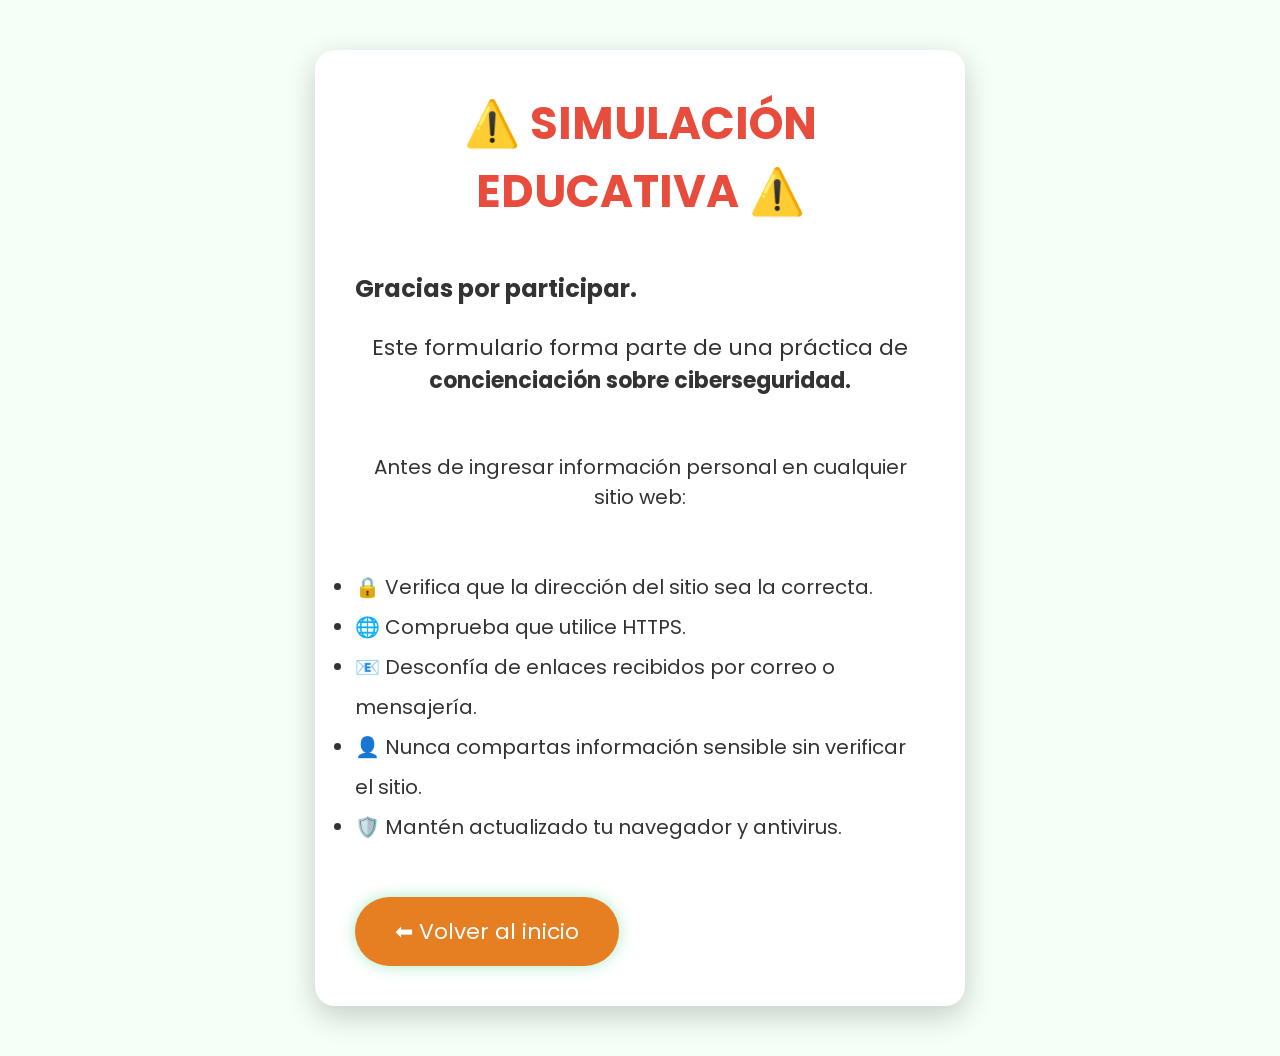
==== resultado.html @ a67ea39f "Primer proyecto web" ====
<!DOCTYPE html>
<html lang="es">

<head>

    <meta charset="UTF-8">

    <meta name="viewport" content="width=device-width, initial-scale=1.0">

    <title>Simulación Educativa</title>

    <link rel="stylesheet" href="style.css">

    <link rel="preconnect" href="https://fonts.googleapis.com">

    <link rel="preconnect" href="https://fonts.gstatic.com" crossorigin>

    <link href="https://fonts.googleapis.com/css2?family=Poppins:wght@300;400;600;700&display=swap" rel="stylesheet">

</head>

<body>

<div class="formulario-container">

    <h1 style="color:#e74c3c; font-size:45px;">
        ⚠️ SIMULACIÓN EDUCATIVA ⚠️
    </h1>

    <br>

    <h2>
        Gracias por participar.
    </h2>

    <br>

    <p style="font-size:22px;">

        Este formulario forma parte de una práctica de
        <strong>concienciación sobre ciberseguridad.</strong>

    </p>

    <br>

    <p style="font-size:20px;">

        Antes de ingresar información personal en cualquier sitio web:

    </p>

    <br>

    <ul style="font-size:20px; line-height:2;">

        <li>🔒 Verifica que la dirección del sitio sea la correcta.</li>

        <li>🌐 Comprueba que utilice HTTPS.</li>

        <li>📧 Desconfía de enlaces recibidos por correo o mensajería.</li>

        <li>👤 Nunca compartas información sensible sin verificar el sitio.</li>

        <li>🛡️ Mantén actualizado tu navegador y antivirus.</li>

    </ul>

    <br>

    <a href="index.html" class="botonGrande">

        ⬅ Volver al inicio

    </a>

</div>

</body>

</html>
---- style.css ----
/*==========================
        ESTILOS GENERALES
===========================*/

*{
    margin:0;
    padding:0;
    box-sizing:border-box;
}

body{

    font-family:'Poppins',sans-serif;
    background:#f5fff7;
    color:#333;
    overflow-x:hidden;

}

html{

    scroll-behavior:smooth;

}

/*==========================
          HEADER
===========================*/

header{

    background:linear-gradient(rgba(0,0,0,.55),rgba(0,0,0,.55)),
    url("img/fondo.jpg");

    background-size:cover;
    background-position:center;

    height:100vh;

    display:flex;

    justify-content:center;

    align-items:center;

    text-align:center;

    color:white;

}

.contenedor{

    width:80%;

}

header h1{

    font-size:60px;

    margin-bottom:20px;

}

header p{

    font-size:22px;

    margin-bottom:35px;

    line-height:1.7;

}

/*==========================
        BOTONES
===========================*/

.boton{

    display:inline-block;

    text-decoration:none;

    background:#2ecc71;

    color:white;

    padding:15px 35px;

    border-radius:50px;

    font-size:20px;

    transition:.4s;

}

.boton:hover{

    transform:scale(1.08);

    background:#27ae60;

}

.botonGrande{

    display:inline-block;

    text-decoration:none;

    background:#e67e22;

    color:white;

    padding:18px 40px;

    border-radius:60px;

    font-size:22px;

    margin-top:25px;

    transition:.4s;

}

.botonGrande:hover{

    background:#d35400;

    transform:scale(1.08);

}

/*==========================
        SECCIONES
===========================*/

section{

    width:90%;

    margin:auto;

    padding:70px 0;

}

section h2{

    text-align:center;

    font-size:40px;

    color:#27ae60;

    margin-bottom:25px;

}

section p{

    text-align:center;

    font-size:19px;

    line-height:1.8;

}

/*==========================
          CARDS
===========================*/

.cards{

    display:flex;

    justify-content:space-around;

    gap:30px;

    flex-wrap:wrap;

}

.card{

    width:420px;

    background:white;

    border-radius:20px;

    overflow:hidden;

    box-shadow:0 15px 35px rgba(0,0,0,.15);

    transition:.4s;

}

.card:hover{

    transform:translateY(-10px);

}

.card img{

    width:100%;

    height:270px;

    object-fit:cover;

}

.card h3{

    text-align:center;

    margin-top:20px;

    color:#27ae60;

    font-size:30px;

}

.card p{

    padding:15px;

}

.card ul{

    padding:0 35px 25px;

}

.card li{

    margin-bottom:10px;

    font-size:18px;

}

/*==========================
          TABLA
===========================*/

table{

    width:100%;

    border-collapse:collapse;

    margin-top:30px;

}

th{

    background:#27ae60;

    color:white;

    padding:18px;

    font-size:22px;

}

td{

    border:1px solid #ddd;

    padding:18px;

    text-align:center;

    font-size:20px;

}

tr:nth-child(even){

    background:#f3f3f3;

}


/*=================================
            GALERÍA
==================================*/

.galeria{

    text-align:center;

}

.imagenes{

    display:flex;

    justify-content:center;

    flex-wrap:wrap;

    gap:20px;

    margin-top:40px;

}

.imagenes img{

    width:280px;

    height:220px;

    object-fit:cover;

    border-radius:20px;

    box-shadow:0px 10px 25px rgba(0,0,0,.2);

    transition:.5s;

}

.imagenes img:hover{

    transform:scale(1.08);

}

/*=================================
          BENEFICIOS
==================================*/

.beneficios{

    display:flex;

    justify-content:center;

    gap:30px;

    flex-wrap:wrap;

}

.beneficio{

    width:300px;

    background:white;

    border-radius:20px;

    padding:30px;

    text-align:center;

    box-shadow:0 10px 25px rgba(0,0,0,.12);

    transition:.4s;

}

.beneficio:hover{

    transform:translateY(-10px);

}

.beneficio h3{

    color:#27ae60;

    font-size:28px;

    margin-bottom:15px;

}

/*=================================
            CONTADOR
==================================*/

.contador{

    text-align:center;

    background:#27ae60;

    color:white;

    border-radius:20px;

    padding:60px;

}

.contador h2{

    color:white;

}

#numero{

    font-size:90px;

    margin:20px 0;

}

/*=================================
        FORMULARIO
==================================*/

.formulario-container{

    width:650px;

    margin:50px auto;

    background:white;

    padding:40px;

    border-radius:20px;

    box-shadow:0 10px 30px rgba(0,0,0,.2);

}

.formulario-container h1{

    text-align:center;

    color:#27ae60;

    margin-bottom:20px;

}

.formulario-container p{

    text-align:center;

    margin-bottom:30px;

}

label{

    display:block;

    margin-top:15px;

    margin-bottom:8px;

    font-weight:bold;

}

input{

    width:100%;

    padding:14px;

    border:1px solid #ccc;

    border-radius:10px;

    font-size:16px;

    outline:none;

    transition:.3s;

}

input:focus{

    border:2px solid #27ae60;

}

form button{

    width:100%;

    margin-top:30px;

    border:none;

    cursor:pointer;

}

/*=================================
          FOOTER
==================================*/

footer{

    background:#222;

    color:white;

    text-align:center;

    padding:40px;

    margin-top:60px;

}

footer h3{

    margin-bottom:15px;

}

/*=================================
          RESPONSIVE
==================================*/

@media(max-width:900px){

header h1{

    font-size:40px;

}

header p{

    font-size:18px;

}

.card{

    width:100%;

}

.formulario-container{

    width:95%;

}

.imagenes img{

    width:100%;

    height:250px;

}

#numero{

    font-size:60px;

}

}

@media(max-width:600px){

header{

    height:auto;

    padding:80px 20px;

}

header h1{

    font-size:32px;

}

section h2{

    font-size:30px;

}

.botonGrande{

    width:100%;

    text-align:center;

}

}

/*=================================
          ANIMACIONES
==================================*/

.card{

    animation:aparecer 1s ease;

}

@keyframes aparecer{

    from{

        opacity:0;

        transform:translateY(50px);

    }

    to{

        opacity:1;

        transform:translateY(0);

    }

}

.boton,.botonGrande{

    box-shadow:0 0 15px rgba(46,204,113,.4);

}

.boton:hover{

    box-shadow:0 0 25px rgba(46,204,113,.8);

}

.botonGrande:hover{

    box-shadow:0 0 25px rgba(230,126,34,.8);

}

input:hover{

    background:#f9fff9;

}

section{

    animation:fade 1.2s;

}

@keyframes fade{

    from{

        opacity:0;

    }

    to{

        opacity:1;

    }

}
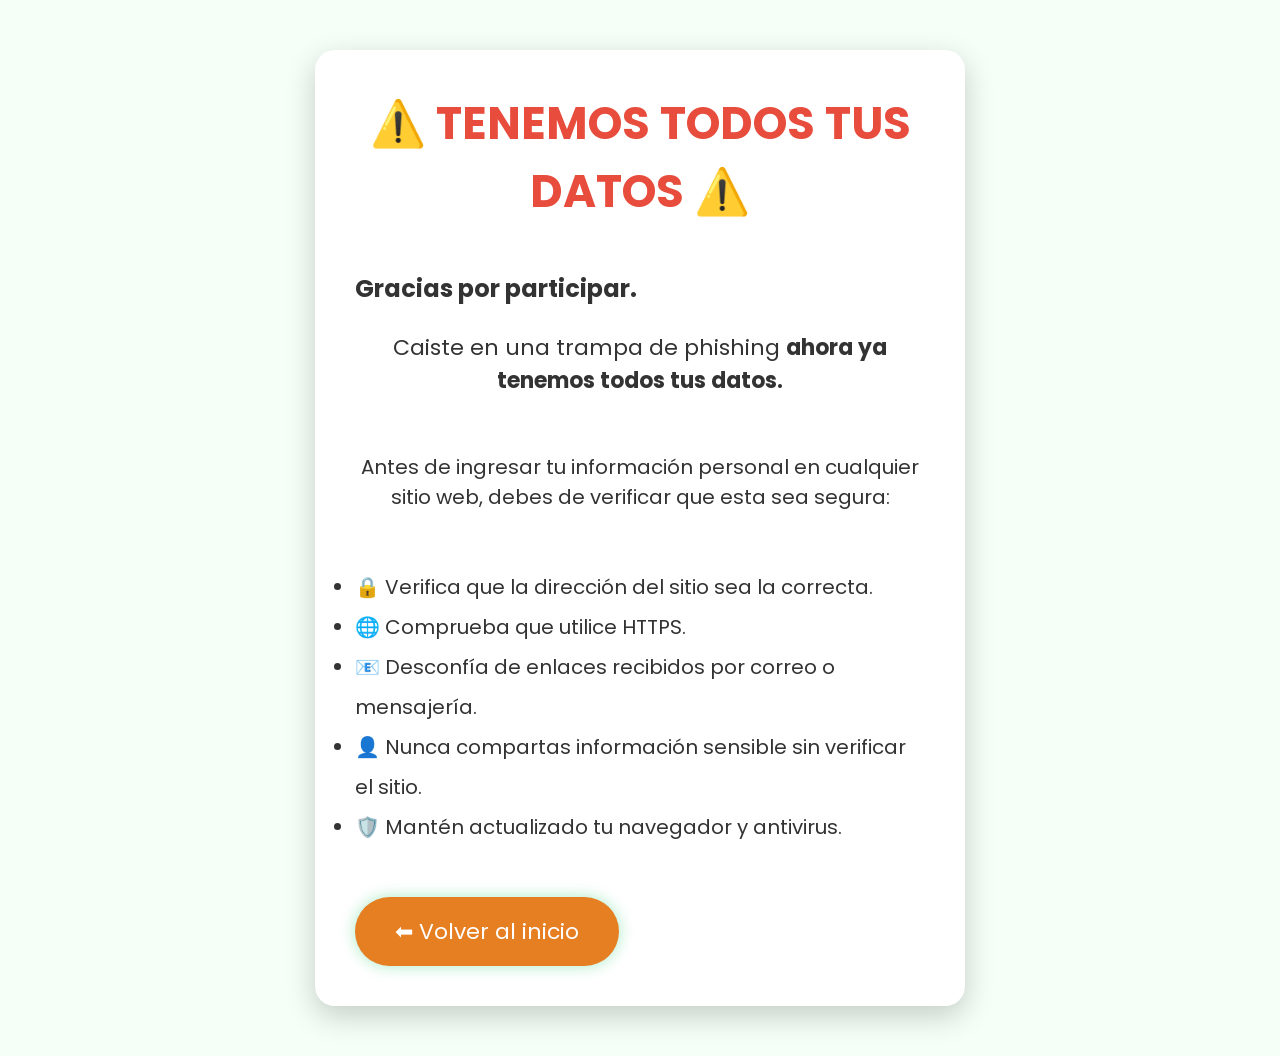
==== commit 3f7e3640: "Add files via upload" ====
--- a/resultado.html
+++ b/resultado.html
@@ -24,7 +24,7 @@
 <div class="formulario-container">
 
     <h1 style="color:#e74c3c; font-size:45px;">
-        ⚠️ SIMULACIÓN EDUCATIVA ⚠️
+        ⚠️ TENEMOS TODOS TUS DATOS ⚠️
     </h1>
 
     <br>
@@ -37,8 +37,8 @@
 
     <p style="font-size:22px;">
 
-        Este formulario forma parte de una práctica de
-        <strong>concienciación sobre ciberseguridad.</strong>
+        Caiste en una trampa de phishing
+        <strong>ahora ya tenemos todos tus datos.</strong>
 
     </p>
 
@@ -46,7 +46,7 @@
 
     <p style="font-size:20px;">
 
-        Antes de ingresar información personal en cualquier sitio web:
+        Antes de ingresar tu información personal en cualquier sitio web, debes de verificar que esta sea segura:
 
     </p>
 
